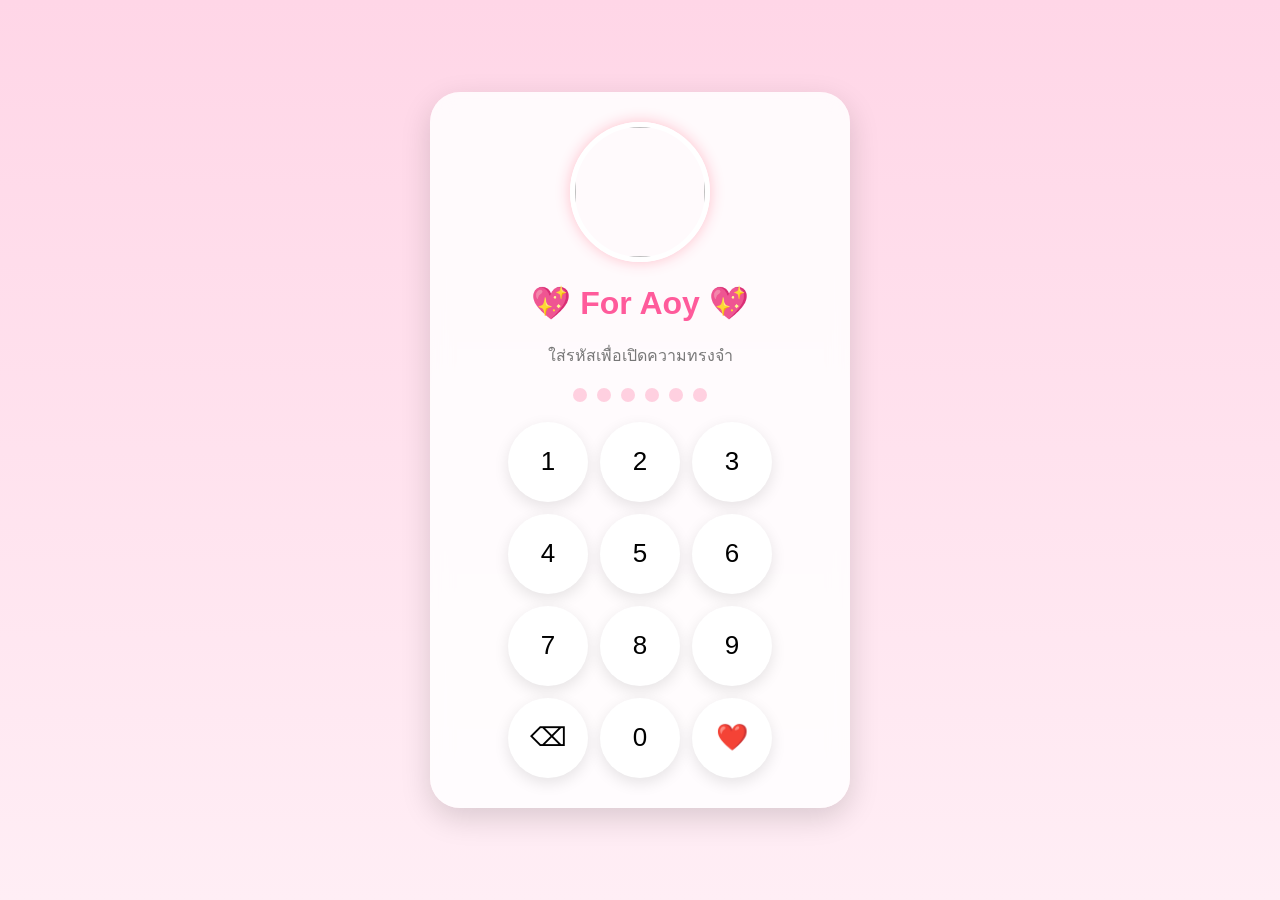
==== LoveForAoy/index.html @ 1cb2a62a "Add files via upload" ====
<!DOCTYPE html>
<html lang="th">
<head>
<meta charset="UTF-8">
<meta name="viewport" content="width=device-width, initial-scale=1.0">
<title>For Aoy ❤️</title>

<link rel="stylesheet" href="style.css">

</head>

<body>

<div class="container">

    <div class="profile">
        <img src="images/profile.png" alt="">
    </div>

    <h1>💖 For Aoy 💖</h1>

    <p>ใส่รหัสเพื่อเปิดความทรงจำ</p>

    <div id="dots">
        <span></span>
        <span></span>
        <span></span>
        <span></span>
        <span></span>
        <span></span>
    </div>

    <div class="keypad">

        <button>1</button>
        <button>2</button>
        <button>3</button>

        <button>4</button>
        <button>5</button>
        <button>6</button>

        <button>7</button>
        <button>8</button>
        <button>9</button>

        <button>⌫</button>
        <button>0</button>
        <button>❤️</button>

    </div>

</div>

<script src="script.js"></script>

</body>
</html>
---- LoveForAoy/style.css ----
body{
    margin:0;
    padding:0;
    font-family:Arial,sans-serif;
    background:linear-gradient(180deg,#ffd6e7,#ffeef5);
    display:flex;
    justify-content:center;
    align-items:center;
    height:100vh;
    overflow:hidden;
}

.container{
    width:360px;
    background:rgba(255,255,255,.85);
    backdrop-filter:blur(10px);
    border-radius:30px;
    padding:30px;
    text-align:center;
    box-shadow:0 10px 30px rgba(0,0,0,.15);
}

.profile img{
    width:130px;
    height:130px;
    border-radius:50%;
    object-fit:cover;
    border:5px solid white;
    box-shadow:0 0 15px pink;
}

h1{
    color:#ff5b9b;
}

p{
    color:#777;
}

#dots{
    display:flex;
    justify-content:center;
    gap:10px;
    margin:20px 0;
}

#dots span{
    width:14px;
    height:14px;
    border-radius:50%;
    background:#ffd0e0;
}

.keypad{
    display:grid;
    grid-template-columns:repeat(3,80px);
    justify-content:center;
    gap:12px;
}

.keypad button{
    width:80px;
    height:80px;
    border:none;
    border-radius:50%;
    background:white;
    font-size:26px;
    cursor:pointer;
    box-shadow:0 5px 15px rgba(0,0,0,.1);
    transition:.2s;
}

.keypad button:hover{
    transform:scale(1.08);
    background:#ff8ab8;
    color:white;
}
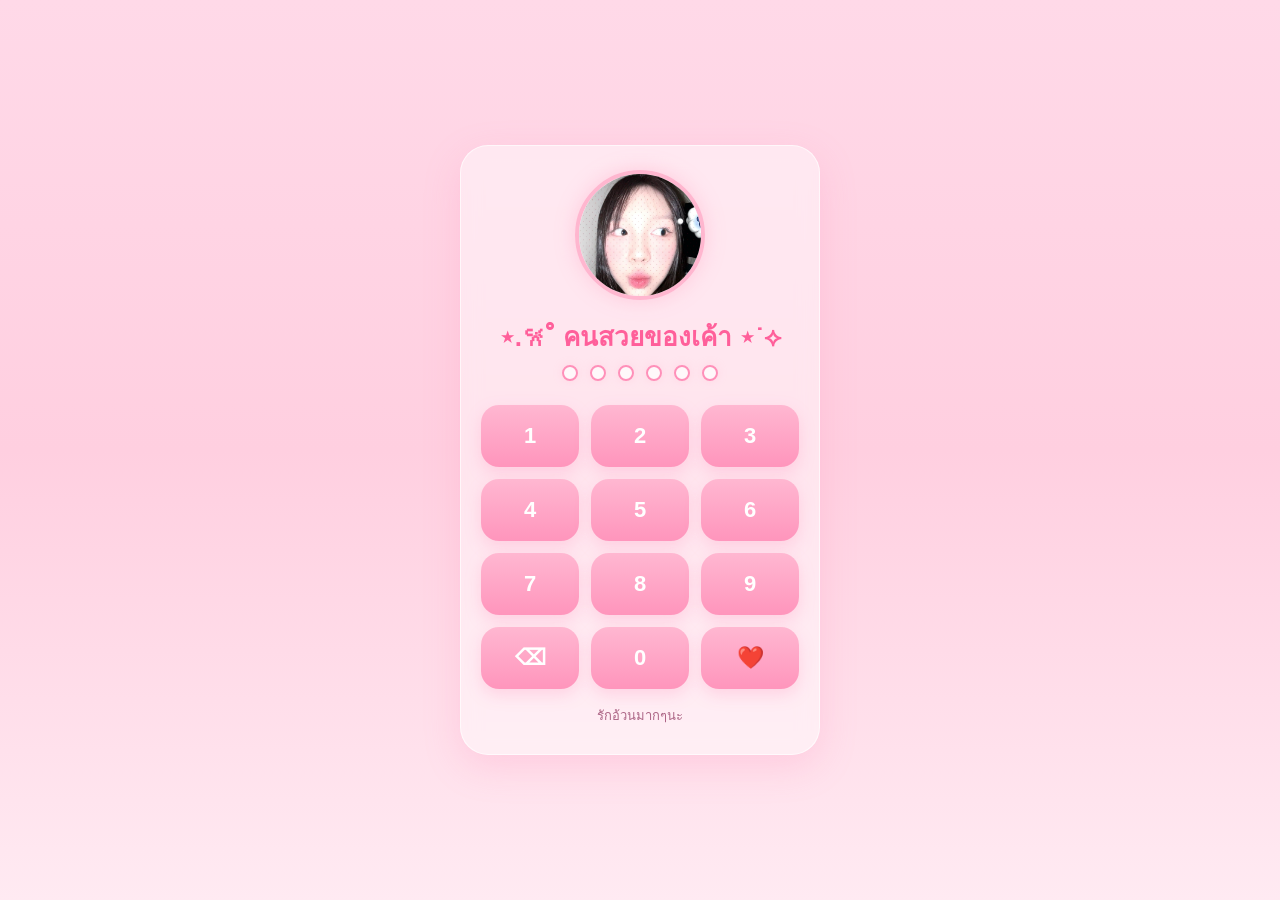
==== commit 867a3744: "Add files via upload" ====
--- a/LoveForAoy/index.html
+++ b/LoveForAoy/index.html
@@ -1,58 +1,248 @@
 <!DOCTYPE html>
 <html lang="th">
 <head>
-<meta charset="UTF-8">
-<meta name="viewport" content="width=device-width, initial-scale=1.0">
-<title>For Aoy ❤️</title>
-
-<link rel="stylesheet" href="style.css">
-
+  <meta charset="UTF-8" />
+  <meta name="viewport" content="width=device-width, initial-scale=1.0" />
+  <title>𝖲𝖤𝖳𝖲𝖠𝖱𝖨𝖭</title>
+  <style>
+    * {
+      box-sizing: border-box;
+      margin: 0;
+      padding: 0;
+    }
+
+    body {
+      font-family: "Tahoma", sans-serif;
+      min-height: 100vh;
+      overflow: hidden;
+      background: linear-gradient(180deg, #ffd9e8, #ffcfe0, #ffeaf2);
+      display: flex;
+      justify-content: center;
+      align-items: center;
+      position: relative;
+      color: #7a3b57;
+    }
+
+    .container {
+      position: relative;
+      z-index: 2;
+      width: 90%;
+      max-width: 360px;
+      text-align: center;
+      background: rgba(255, 255, 255, 0.45);
+      backdrop-filter: blur(10px);
+      border: 1px solid rgba(255, 255, 255, 0.65);
+      border-radius: 28px;
+      padding: 24px 20px 28px;
+      box-shadow: 0 12px 35px rgba(255, 143, 186, 0.25);
+    }
+
+    .photo {
+      width: 130px;
+      height: 130px;
+      margin: 0 auto 16px;
+      border-radius: 50%;
+      overflow: hidden;
+      border: 4px solid #ffb6cf;
+      box-shadow: 0 0 20px rgba(255, 145, 180, 0.35);
+    }
+
+    .photo img {
+      width: 100%;
+      height: 100%;
+      object-fit: cover;
+    }
+
+    h1 {
+      font-size: 26px;
+      color: #ff5f9a;
+      margin-bottom: 8px;
+    }
+
+    p {
+      font-size: 16px;
+      margin-bottom: 18px;
+      color: #8b4a67;
+    }
+
+    .pin-display {
+      display: flex;
+      justify-content: center;
+      gap: 12px;
+      margin-bottom: 22px;
+      min-height: 18px;
+    }
+
+    .dot {
+      width: 16px;
+      height: 16px;
+      border-radius: 50%;
+      border: 2px solid #ff90b9;
+      background: rgba(255, 255, 255, 0.7);
+      transition: 0.25s;
+      box-shadow: 0 0 8px rgba(255, 182, 203, 0.35);
+    }
+
+    .dot.filled {
+      background: #ff6fa8;
+      box-shadow: 0 0 12px rgba(255, 111, 168, 0.65);
+    }
+
+    .keypad {
+      display: grid;
+      grid-template-columns: repeat(3, 1fr);
+      gap: 12px;
+    }
+
+    .keypad button {
+      height: 62px;
+      border: none;
+      border-radius: 18px;
+      font-size: 22px;
+      font-weight: bold;
+      color: #ffffff;
+      cursor: pointer;
+      background: linear-gradient(180deg, #ffb7d1, #ff95bc);
+      box-shadow: 0 6px 16px rgba(255, 133, 180, 0.25);
+      transition: transform 0.15s, filter 0.2s;
+    }
+
+    .keypad button:hover {
+      filter: brightness(1.05);
+      transform: scale(1.05);
+    }
+
+    .keypad button:active {
+      transform: scale(0.97);
+    }
+
+    .heart {
+      position: absolute;
+      top: -10vh;
+      color: #ff8fba;
+      font-size: 22px;
+      animation: fall linear infinite;
+      opacity: 0.75;
+      z-index: 1;
+      user-select: none;
+      pointer-events: none;
+    }
+
+    @keyframes fall {
+      0% {
+        transform: translateY(-10vh) scale(1);
+        opacity: 0;
+      }
+      10% {
+        opacity: 0.9;
+      }
+      100% {
+        transform: translateY(110vh) scale(1.4);
+        opacity: 0;
+      }
+    }
+
+    .note {
+      margin-top: 16px;
+      font-size: 13px;
+      color: #a85d7f;
+      opacity: 0.95;
+    }
+  </style>
 </head>
-
 <body>
-
-<div class="container">
-
-    <div class="profile">
-        <img src="images/profile.png" alt="">
+  <div id="hearts"></div>
+
+  <div class="container">
+    <div class="photo">
+      <img src="images/1.jpg"/>
     </div>
 
-    <h1>💖 For Aoy 💖</h1>
-
-    <p>ใส่รหัสเพื่อเปิดความทรงจำ</p>
-
-    <div id="dots">
-        <span></span>
-        <span></span>
-        <span></span>
-        <span></span>
-        <span></span>
-        <span></span>
+    <h1>⋆.𐙚 ̊ คนสวยของเค้า ⋆˙⟡</h1>
+    
+    <div class="pin-display" id="display">
+      <div class="dot"></div>
+      <div class="dot"></div>
+      <div class="dot"></div>
+      <div class="dot"></div>
+      <div class="dot"></div>
+      <div class="dot"></div>
+
     </div>
 
     <div class="keypad">
-
-        <button>1</button>
-        <button>2</button>
-        <button>3</button>
-
-        <button>4</button>
-        <button>5</button>
-        <button>6</button>
-
-        <button>7</button>
-        <button>8</button>
-        <button>9</button>
-
-        <button>⌫</button>
-        <button>0</button>
-        <button>❤️</button>
-
+      <button type="button" onclick="press('1')">1</button>
+      <button type="button" onclick="press('2')">2</button>
+      <button type="button" onclick="press('3')">3</button>
+      <button type="button" onclick="press('4')">4</button>
+      <button type="button" onclick="press('5')">5</button>
+      <button type="button" onclick="press('6')">6</button>
+      <button type="button" onclick="press('7')">7</button>
+      <button type="button" onclick="press('8')">8</button>
+      <button type="button" onclick="press('9')">9</button>
+      <button type="button" onclick="backspace()">⌫</button>
+      <button type="button" onclick="press('0')">0</button>
+      <button type="button" onclick="checkPassword()">❤️</button>
     </div>
 
-</div>
-
-<script src="script.js"></script>
-
+    <div class="note">รักอ้วนมากๆนะ</div>
+  </div>
+
+  <script>
+    let input = "";
+    const correctPassword = "140269";
+
+    function updateDots() {
+      const dots = document.querySelectorAll(".dot");
+      dots.forEach((dot, index) => {
+        if (index < input.length) {
+          dot.classList.add("filled");
+        } else {
+          dot.classList.remove("filled");
+        }
+      });
+    }
+
+    function press(num) {
+      if (input.length < 6) {
+        input += num;
+        updateDots();
+      }
+    }
+
+    function backspace() {
+      input = input.slice(0, -1);
+      updateDots();
+    }
+
+    function checkPassword() {
+      if (input === correctPassword) {
+        window.location.href = "loading.html";
+      } else {
+        alert("รหัสไม่ถูกนะออย ลองอีกครั้ง 💕");
+        input = "";
+        updateDots();
+      }
+    }
+
+    function createHearts() {
+      const heartsContainer = document.getElementById("hearts");
+
+      for (let i = 0; i < 25; i++) {
+        const heart = document.createElement("div");
+        heart.classList.add("heart");
+        heart.innerHTML = "❤";
+        heart.style.left = Math.random() * 100 + "vw";
+        heart.style.animationDuration = (Math.random() * 5 + 5) + "s";
+        heart.style.fontSize = (Math.random() * 18 + 14) + "px";
+        heart.style.opacity = Math.random();
+        heart.style.animationDelay = Math.random() * 5 + "s";
+        heartsContainer.appendChild(heart);
+      }
+    }
+
+    createHearts();
+    updateDots();
+  </script>
 </body>
-</html>+</html>
